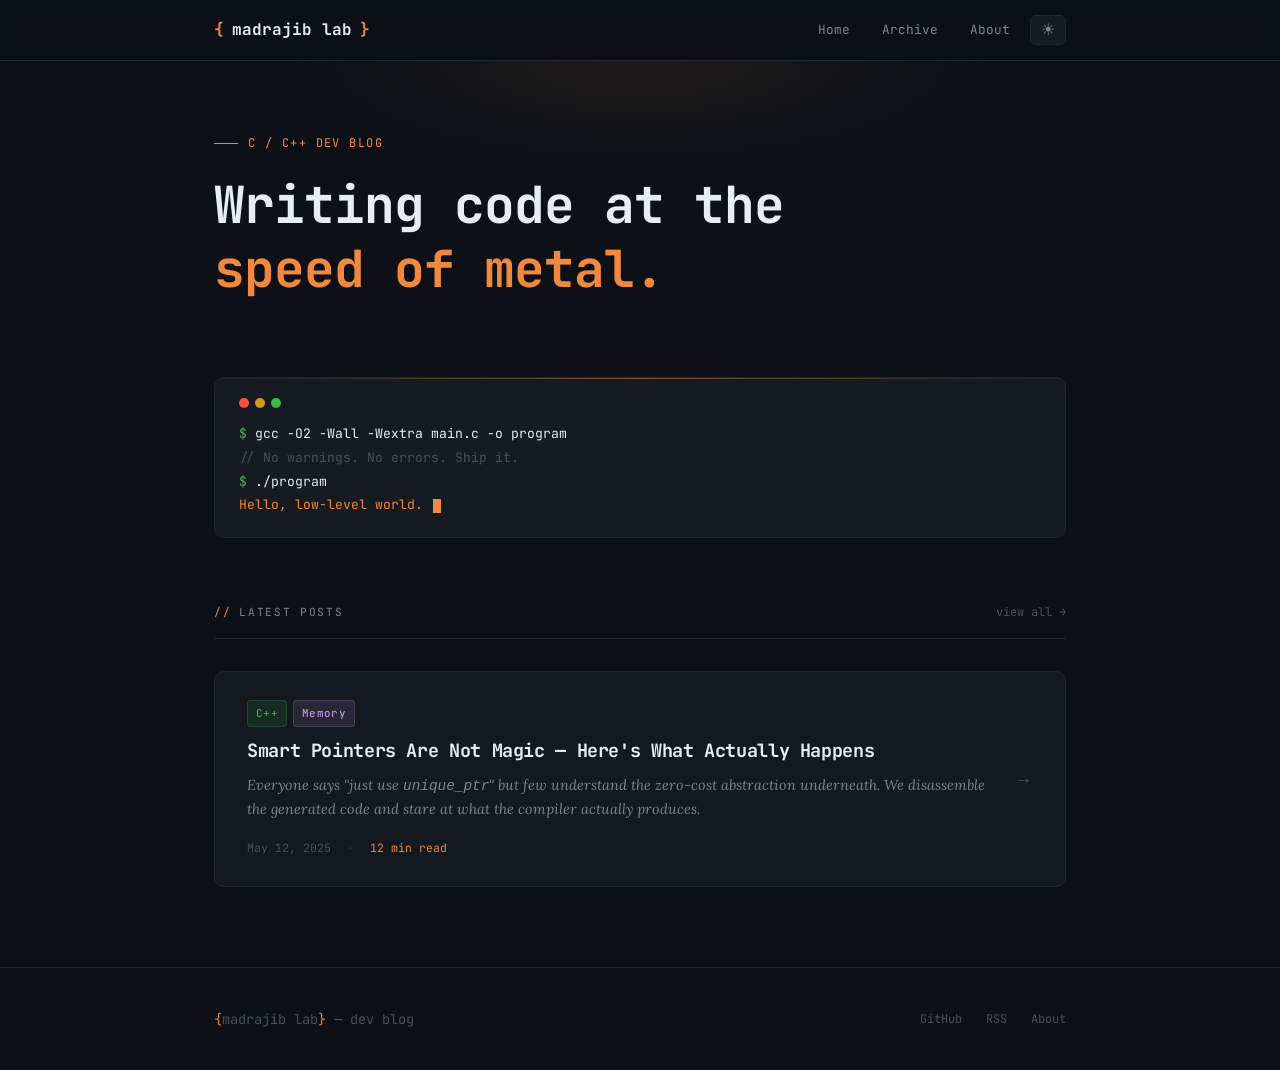
==== index.html @ 9eb7b630 "Initial commit" ====
<!DOCTYPE html>
<html lang="en" data-theme="dark">
<head>
  <meta charset="UTF-8" />
  <meta name="viewport" content="width=device-width, initial-scale=1.0" />
  <title>madrajib lab — A C/C++ Dev Blog</title>
  <meta name="description" content="Dev Blog" />
  <link rel="stylesheet" href="style.css" />
  <link rel="icon" href="data:image/svg+xml,<svg xmlns='http://www.w3.org/2000/svg' viewBox='0 0 32 32'><text y='26' font-size='28'>⚙</text></svg>" />
</head>
<body>

  <!-- ── Nav ─────────────────────────────────────────────── -->
  <nav>
    <div class="nav-inner">
      <a href="index.html" class="nav-logo">
        <span class="logo-bracket">{</span>madrajib lab<span class="logo-bracket">}</span>
      </a>
      <div class="nav-links">
        <a href="index.html">Home</a>
        <a href="archive.html">Archive</a>
        <a href="about.html">About</a>
        <button class="theme-toggle" onclick="toggleTheme()" title="Toggle theme" aria-label="Toggle theme">☽</button>
      </div>
    </div>
  </nav>

  <!-- ── Hero ────────────────────────────────────────────── -->
  <div class="container">
    <section class="hero">
      <div class="hero-tag">C / C++ Dev Blog</div>
      <h1>Writing code at the<br><span class="accent">speed of metal.</span></h1>
      <!-- <p class="hero-desc">
        Deep dives into memory management, undefined behavior, performance tuning,
        and the dark arts of systems programming.
      </p> -->
      <!-- <div class="hero-stats">
        <div class="stat"><span>24</span>Articles</div>
        <div class="stat"><span>C++23</span>Coverage</div>
        <div class="stat"><span>∞</span>Segfaults</div>
      </div> -->
    </section>

    <!-- ── Terminal Banner ──────────────────────────────── -->
    <div class="terminal-banner">
      <div class="term-dots">
        <div class="term-dot"></div>
        <div class="term-dot"></div>
        <div class="term-dot"></div>
      </div>
      <div class="term-line"><span class="prompt">$</span> <span class="cmd">gcc -O2 -Wall -Wextra main.c -o program</span></div>
      <div class="term-line"><span class="comment">// No warnings. No errors. Ship it.</span></div>
      <div class="term-line"><span class="prompt">$</span> <span class="cmd">./program</span></div>
      <div class="term-line"><span class="output">Hello, low-level world.</span> <span class="cursor"></span></div>
    </div>

    <!-- ── Latest Posts ─────────────────────────────────── -->
    <section class="section">
      <div class="section-header">
        <div class="section-title">Latest Posts</div>
        <a href="archive.html" class="see-all">view all →</a>
      </div>

      <div class="posts-grid">

        <!-- Featured Post -->
        <a href="posts/smart-pointers.html" class="post-card">
          <div>
            <div class="post-tags">
              <span class="tag tag-cpp">C++</span>
              <span class="tag tag-mem">Memory</span>
            </div>
            <h2 class="post-title">Smart Pointers Are Not Magic — Here's What Actually Happens</h2>
            <p class="post-excerpt">
              Everyone says "just use <code>unique_ptr</code>" but few understand the zero-cost abstraction 
              underneath. We disassemble the generated code and stare at what the compiler actually produces.
            </p>
            <div class="post-meta">
              <span>May 12, 2025</span>
              <span class="dot">·</span>
              <span class="read-time">12 min read</span>
            </div>
          </div>
          <span class="post-arrow">→</span>
        </a>

        <!-- Post 2 -->
        <!-- <a href="posts/memory-layout.html" class="post-card">
          <div>
            <div class="post-tags">
              <span class="tag tag-c">C</span>
              <span class="tag tag-perf">Performance</span>
            </div>
            <h2 class="post-title">Cache Lines, Padding, and the Struct Layout That Doubled My Performance</h2>
            <p class="post-excerpt">
              A 2× speedup hidden in 8 bytes of reordering. How struct field order can make or break your hot path.
            </p>
            <div class="post-meta">
              <span>Apr 28, 2025</span>
              <span class="dot">·</span>
              <span class="read-time">9 min read</span>
            </div>
          </div>
          <span class="post-arrow">→</span>
        </a> -->

        <!-- Post 3 -->
        <!-- <a href="posts/undefined-behavior.html" class="post-card">
          <div>
            <div class="post-tags">
              <span class="tag tag-c">C</span>
              <span class="tag tag-cpp">C++</span>
            </div>
            <h2 class="post-title">Undefined Behavior Is Not a Bug — It's a Contract You're Breaking</h2>
            <p class="post-excerpt">
              The compiler assumes your code is correct. When it isn't, all bets are off. Real examples of
              UB that silently corrupt data in optimized builds.
            </p>
            <div class="post-meta">
              <span>Apr 14, 2025</span>
              <span class="dot">·</span>
              <span class="read-time">15 min read</span>
            </div>
          </div>
          <span class="post-arrow">→</span>
        </a> -->

        <!-- Post 4 -->
        <!-- <a href="posts/templates.html" class="post-card">
          <div>
            <div class="post-tags">
              <span class="tag tag-cpp">C++</span>
              <span class="tag tag-algo">Algorithms</span>
            </div>
            <h2 class="post-title">Template Metaprogramming in 2025: When to Use It, When to Run</h2>
            <p class="post-excerpt">
              Concepts, constraints, and compile-time computation. The modern C++ way to write generic 
              code without sacrificing your sanity.
            </p>
            <div class="post-meta">
              <span>Mar 30, 2025</span>
              <span class="dot">·</span>
              <span class="read-time">11 min read</span>
            </div>
          </div>
          <span class="post-arrow">→</span>
        </a> -->

        <!-- Post 5 -->
        <!-- <a href="posts/syscalls.html" class="post-card">
          <div>
            <div class="post-tags">
              <span class="tag tag-c">C</span>
              <span class="tag tag-sys">Systems</span>
            </div>
            <h2 class="post-title">Talking to the Kernel: A Practical Guide to System Calls in C</h2>
            <p class="post-excerpt">
              Skip the glibc wrappers. This is how programs actually talk to Linux — from <code>write()</code>
              to <code>mmap()</code>, raw and unfiltered.
            </p>
            <div class="post-meta">
              <span>Mar 15, 2025</span>
              <span class="dot">·</span>
              <span class="read-time">13 min read</span>
            </div>
          </div>
          <span class="post-arrow">→</span>
        </a> -->

      </div>
    </section>
  </div><!-- /container -->

  <!-- ── Footer ───────────────────────────────────────────── -->
  <footer>
    <div class="footer-inner">
      <div class="footer-logo">
        <span>{</span>madrajib lab<span>}</span> — dev blog
      </div>
      <div class="footer-links">
        <a href="https://github.com/MadRajib" target="_blank">GitHub</a>
        <a href="feed.xml">RSS</a>
        <a href="about.html">About</a>
      </div>
    </div>
  </footer>

  <script>
    // ── Theme ──────────────────────────────────────────────
    const html = document.documentElement;
    const btn  = document.querySelector('.theme-toggle');

    const savedTheme = localStorage.getItem('theme') || 'dark';
    applyTheme(savedTheme);

    function applyTheme(theme) {
      html.setAttribute('data-theme', theme);
      btn.textContent = theme === 'dark' ? '☀︎' : '☽';
      localStorage.setItem('theme', theme);
    }

    function toggleTheme() {
      applyTheme(html.getAttribute('data-theme') === 'dark' ? 'light' : 'dark');
    }
  </script>
</body>
</html>
---- style.css ----
@import url('https://fonts.googleapis.com/css2?family=JetBrains+Mono:wght@300;400;500;700&family=Lora:ital,wght@0,400;0,600;0,700;1,400;1,600&display=swap');

/* ─── CSS Variables ─────────────────────────────────────── */
:root {
  --bg:         #0d1117;
  --bg-alt:     #161b22;
  --bg-card:    #13191f;
  --border:     #21262d;
  --border-accent: #30363d;
  --text:       #e6edf3;
  --text-muted: #7d8590;
  --text-dim:   #484f58;
  --amber:      #f0883e;
  --amber-dim:  #c0662e;
  --amber-glow: rgba(240,136,62,0.12);
  --green:      #3fb950;
  --red:        #f85149;
  --blue:       #79c0ff;
  --purple:     #d2a8ff;
  --code-bg:    #161b22;
  --shadow:     0 4px 24px rgba(0,0,0,0.5);
  --radius:     6px;
  --transition: 0.2s ease;
}

[data-theme="light"] {
  --bg:         #f6f8fa;
  --bg-alt:     #ffffff;
  --bg-card:    #ffffff;
  --border:     #d0d7de;
  --border-accent: #bbc0c8;
  --text:       #1f2328;
  --text-muted: #656d76;
  --text-dim:   #9198a1;
  --amber:      #bc4c00;
  --amber-dim:  #953c00;
  --amber-glow: rgba(188,76,0,0.08);
  --green:      #1a7f37;
  --red:        #cf222e;
  --blue:       #0969da;
  --purple:     #8250df;
  --code-bg:    #f0f2f4;
  --shadow:     0 4px 24px rgba(0,0,0,0.1);
}

/* ─── Reset ─────────────────────────────────────────────── */
*, *::before, *::after { box-sizing: border-box; margin: 0; padding: 0; }
html { scroll-behavior: smooth; }

body {
  font-family: 'Lora', Georgia, serif;
  background: var(--bg);
  color: var(--text);
  line-height: 1.7;
  font-size: 1rem;
  min-height: 100vh;
  transition: background var(--transition), color var(--transition);
}

/* ─── Scrollbar ──────────────────────────────────────────── */
::-webkit-scrollbar { width: 6px; }
::-webkit-scrollbar-track { background: var(--bg); }
::-webkit-scrollbar-thumb { background: var(--border-accent); border-radius: 3px; }
::-webkit-scrollbar-thumb:hover { background: var(--amber); }

/* ─── Selection ──────────────────────────────────────────── */
::selection { background: var(--amber-glow); color: var(--amber); }

/* ─── Typography ─────────────────────────────────────────── */
h1, h2, h3, h4, h5, h6 {
  font-family: 'JetBrains Mono', monospace;
  line-height: 1.25;
  font-weight: 700;
  letter-spacing: -0.02em;
}

a {
  color: var(--amber);
  text-decoration: none;
  transition: color var(--transition), opacity var(--transition);
}
a:hover { color: var(--amber-dim); }

p { margin-bottom: 1.2em; }
p:last-child { margin-bottom: 0; }

/* ─── Layout ─────────────────────────────────────────────── */
.container {
  max-width: 900px;
  margin: 0 auto;
  padding: 0 24px;
}

/* ─── Nav ────────────────────────────────────────────────── */
nav {
  position: sticky;
  top: 0;
  z-index: 100;
  background: rgba(13,17,23,0.92);
  backdrop-filter: blur(12px);
  border-bottom: 1px solid var(--border);
  transition: background var(--transition);
}
[data-theme="light"] nav {
  background: rgba(246,248,250,0.92);
}

.nav-inner {
  display: flex;
  align-items: center;
  justify-content: space-between;
  padding: 0 24px;
  height: 60px;
  max-width: 900px;
  margin: 0 auto;
}

.nav-logo {
  font-family: 'JetBrains Mono', monospace;
  font-size: 1rem;
  font-weight: 700;
  color: var(--text);
  display: flex;
  align-items: center;
  gap: 8px;
}
.nav-logo:hover { color: var(--amber); }
.nav-logo .logo-bracket { color: var(--amber); }

.nav-links {
  display: flex;
  align-items: center;
  gap: 8px;
}

.nav-links a {
  font-family: 'JetBrains Mono', monospace;
  font-size: 0.8rem;
  color: var(--text-muted);
  padding: 6px 12px;
  border-radius: var(--radius);
  transition: all var(--transition);
}
.nav-links a:hover {
  color: var(--text);
  background: var(--bg-alt);
}

.theme-toggle {
  background: var(--bg-alt);
  border: 1px solid var(--border);
  border-radius: var(--radius);
  color: var(--text-muted);
  cursor: pointer;
  font-size: 1rem;
  padding: 6px 10px;
  transition: all var(--transition);
  line-height: 1;
}
.theme-toggle:hover {
  border-color: var(--amber);
  color: var(--amber);
}

/* ─── Hero ───────────────────────────────────────────────── */
.hero {
  padding: 72px 0 56px;
  position: relative;
  overflow: hidden;
}
.hero::before {
  content: '';
  position: absolute;
  top: 0; left: 0; right: 0; bottom: 0;
  background: radial-gradient(ellipse 60% 50% at 50% 0%, rgba(240,136,62,0.08) 0%, transparent 70%);
  pointer-events: none;
}

.hero-tag {
  font-family: 'JetBrains Mono', monospace;
  font-size: 0.75rem;
  color: var(--amber);
  letter-spacing: 0.12em;
  text-transform: uppercase;
  margin-bottom: 20px;
  display: flex;
  align-items: center;
  gap: 10px;
}
.hero-tag::before {
  content: '';
  display: block;
  width: 24px;
  height: 1px;
  background: var(--amber);
}

.hero h1 {
  font-size: clamp(2rem, 5vw, 3.2rem);
  margin-bottom: 20px;
  color: var(--text);
}
.hero h1 .accent { color: var(--amber); }

.hero-desc {
  font-size: 1.05rem;
  color: var(--text-muted);
  max-width: 520px;
  margin-bottom: 36px;
  font-style: italic;
}

.hero-stats {
  display: flex;
  gap: 32px;
}
.stat {
  font-family: 'JetBrains Mono', monospace;
  font-size: 0.78rem;
  color: var(--text-dim);
}
.stat span {
  display: block;
  color: var(--text);
  font-size: 1.4rem;
  font-weight: 700;
  color: var(--amber);
  margin-bottom: 2px;
}

/* ─── Terminal Banner ────────────────────────────────────── */
.terminal-banner {
  background: var(--bg-alt);
  border: 1px solid var(--border);
  border-radius: 10px;
  padding: 20px 24px;
  margin-bottom: 64px;
  font-family: 'JetBrains Mono', monospace;
  font-size: 0.82rem;
  position: relative;
  overflow: hidden;
}
.terminal-banner::before {
  content: '';
  position: absolute;
  top: 0; left: 0;
  right: 0; height: 1px;
  background: linear-gradient(90deg, transparent, var(--amber), transparent);
  opacity: 0.5;
}
.term-dots {
  display: flex;
  gap: 6px;
  margin-bottom: 14px;
}
.term-dot {
  width: 10px; height: 10px;
  border-radius: 50%;
}
.term-dot:nth-child(1) { background: #f85149; }
.term-dot:nth-child(2) { background: #d29922; }
.term-dot:nth-child(3) { background: #3fb950; }
.term-line { 
  color: var(--text-muted);
  line-height: 1.8;
}
.term-line .prompt { color: var(--green); }
.term-line .cmd { color: var(--text); }
.term-line .comment { color: var(--text-dim); }
.term-line .output { color: var(--amber); }
.cursor {
  display: inline-block;
  width: 8px; height: 14px;
  background: var(--amber);
  animation: blink 1.1s step-end infinite;
  vertical-align: middle;
  margin-left: 2px;
}
@keyframes blink { 50% { opacity: 0; } }

/* ─── Section ────────────────────────────────────────────── */
.section { margin-bottom: 80px; }

.section-header {
  display: flex;
  align-items: center;
  justify-content: space-between;
  margin-bottom: 32px;
  padding-bottom: 16px;
  border-bottom: 1px solid var(--border);
}
.section-title {
  font-size: 0.7rem;
  font-family: 'JetBrains Mono', monospace;
  color: var(--text-muted);
  letter-spacing: 0.15em;
  text-transform: uppercase;
  display: flex;
  align-items: center;
  gap: 8px;
}
.section-title::before {
  content: '//';
  color: var(--amber);
}
.see-all {
  font-family: 'JetBrains Mono', monospace;
  font-size: 0.75rem;
  color: var(--text-dim);
  transition: color var(--transition);
}
.see-all:hover { color: var(--amber); }

/* ─── Post Cards ─────────────────────────────────────────── */
.posts-grid {
  display: grid;
  gap: 16px;
}

.post-card {
  background: var(--bg-card);
  border: 1px solid var(--border);
  border-radius: 10px;
  padding: 28px 32px;
  display: grid;
  grid-template-columns: 1fr auto;
  gap: 16px;
  align-items: start;
  transition: all var(--transition);
  position: relative;
  overflow: hidden;
  cursor: pointer;
  text-decoration: none;
  color: inherit;
}
.post-card::before {
  content: '';
  position: absolute;
  top: 0; left: 0; bottom: 0;
  width: 3px;
  background: var(--amber);
  transform: scaleY(0);
  transition: transform var(--transition);
  transform-origin: bottom;
}
.post-card:hover {
  border-color: var(--border-accent);
  box-shadow: var(--shadow);
  transform: translateY(-2px);
}
.post-card:hover::before { transform: scaleY(1); }
.post-card:hover .post-title { color: var(--amber); }

.post-card.featured {
  background: linear-gradient(135deg, var(--bg-alt) 0%, var(--bg-card) 100%);
  border-color: var(--border-accent);
  padding: 36px 40px;
}
.post-card.featured::after {
  content: 'FEATURED';
  position: absolute;
  top: 20px; right: 20px;
  font-family: 'JetBrains Mono', monospace;
  font-size: 0.62rem;
  letter-spacing: 0.12em;
  background: var(--amber-glow);
  color: var(--amber);
  padding: 4px 10px;
  border-radius: 4px;
  border: 1px solid rgba(240,136,62,0.25);
}

.post-tags {
  display: flex;
  flex-wrap: wrap;
  gap: 6px;
  margin-bottom: 12px;
}
.tag {
  font-family: 'JetBrains Mono', monospace;
  font-size: 0.68rem;
  padding: 3px 8px;
  border-radius: 4px;
  letter-spacing: 0.03em;
}
.tag-c    { background: rgba(121,192,255,0.1); color: var(--blue); border: 1px solid rgba(121,192,255,0.2); }
.tag-cpp  { background: rgba(63,185,80,0.1);  color: var(--green); border: 1px solid rgba(63,185,80,0.2); }
.tag-perf { background: rgba(240,136,62,0.1); color: var(--amber); border: 1px solid rgba(240,136,62,0.2); }
.tag-mem  { background: rgba(210,168,255,0.1); color: var(--purple); border: 1px solid rgba(210,168,255,0.2); }
.tag-algo { background: rgba(248,81,73,0.1);  color: var(--red); border: 1px solid rgba(248,81,73,0.2); }
.tag-sys  { background: rgba(125,133,144,0.1); color: var(--text-muted); border: 1px solid rgba(125,133,144,0.2); }

.post-title {
  font-size: 1.15rem;
  margin-bottom: 10px;
  transition: color var(--transition);
  line-height: 1.35;
}
.post-card.featured .post-title { font-size: 1.45rem; }

.post-excerpt {
  font-size: 0.9rem;
  color: var(--text-muted);
  font-style: italic;
  line-height: 1.6;
}

.post-meta {
  font-family: 'JetBrains Mono', monospace;
  font-size: 0.72rem;
  color: var(--text-dim);
  margin-top: 16px;
  display: flex;
  gap: 16px;
  align-items: center;
}
.post-meta .dot { color: var(--border-accent); }
.post-meta .read-time { color: var(--amber); }

.post-arrow {
  font-size: 1.2rem;
  color: var(--text-dim);
  transition: all var(--transition);
  align-self: center;
  flex-shrink: 0;
}
.post-card:hover .post-arrow { color: var(--amber); transform: translateX(4px); }

/* ─── Code Snippet Card ──────────────────────────────────── */
.snippet-card {
  background: var(--bg-alt);
  border: 1px solid var(--border);
  border-radius: 10px;
  overflow: hidden;
  margin-bottom: 16px;
}
.snippet-header {
  display: flex;
  align-items: center;
  justify-content: space-between;
  padding: 12px 20px;
  border-bottom: 1px solid var(--border);
  font-family: 'JetBrains Mono', monospace;
  font-size: 0.75rem;
  color: var(--text-muted);
}
.snippet-header .lang {
  background: var(--amber-glow);
  color: var(--amber);
  padding: 2px 8px;
  border-radius: 4px;
  border: 1px solid rgba(240,136,62,0.2);
}
.snippet-body {
  padding: 20px 24px;
  overflow-x: auto;
}
.snippet-body pre {
  font-family: 'JetBrains Mono', monospace;
  font-size: 0.82rem;
  line-height: 1.8;
  color: var(--text);
  white-space: pre;
}
.kw  { color: var(--purple); }
.typ { color: var(--blue); }
.fn  { color: var(--green); }
.str { color: var(--amber); }
.cm  { color: var(--text-dim); font-style: italic; }
.num { color: var(--red); }
.op  { color: var(--text-muted); }

/* ─── Footer ─────────────────────────────────────────────── */
footer {
  border-top: 1px solid var(--border);
  padding: 40px 0;
  margin-top: 80px;
}
.footer-inner {
  max-width: 900px;
  margin: 0 auto;
  padding: 0 24px;
  display: flex;
  align-items: center;
  justify-content: space-between;
  flex-wrap: wrap;
  gap: 16px;
}
.footer-logo {
  font-family: 'JetBrains Mono', monospace;
  font-size: 0.85rem;
  color: var(--text-dim);
}
.footer-logo span { color: var(--amber); }
.footer-links {
  display: flex;
  gap: 24px;
}
.footer-links a {
  font-family: 'JetBrains Mono', monospace;
  font-size: 0.75rem;
  color: var(--text-dim);
}
.footer-links a:hover { color: var(--amber); }

/* ─── Post Page ──────────────────────────────────────────── */
.post-hero {
  padding: 60px 0 48px;
  border-bottom: 1px solid var(--border);
  margin-bottom: 56px;
}
.post-hero-tag {
  font-family: 'JetBrains Mono', monospace;
  font-size: 0.72rem;
  color: var(--text-dim);
  margin-bottom: 20px;
  display: flex;
  align-items: center;
  gap: 8px;
}
.post-hero-tag a { color: var(--amber); }
.post-hero-tag a:hover { color: var(--amber-dim); }
.post-hero h1 {
  font-size: clamp(1.6rem, 4vw, 2.6rem);
  margin-bottom: 20px;
  line-height: 1.2;
}
.post-hero-meta {
  display: flex;
  gap: 20px;
  align-items: center;
  font-family: 'JetBrains Mono', monospace;
  font-size: 0.75rem;
  color: var(--text-dim);
  flex-wrap: wrap;
}
.post-hero-meta .author { color: var(--text-muted); }
.post-hero-meta .sep { color: var(--border-accent); }
.post-hero-meta .read-time { color: var(--amber); }

.post-content { max-width: 680px; }
.post-content h2 {
  font-size: 1.35rem;
  margin: 2.5em 0 0.8em;
  color: var(--text);
  padding-top: 1em;
  border-top: 1px solid var(--border);
}
.post-content h3 {
  font-size: 1.05rem;
  margin: 2em 0 0.6em;
  color: var(--text-muted);
}
.post-content p { 
  margin-bottom: 1.4em;
  color: var(--text);
  font-size: 1.05rem;
}
.post-content ul, .post-content ol {
  margin: 0 0 1.4em 1.5em;
}
.post-content li {
  margin-bottom: 0.5em;
  font-size: 1.05rem;
}
.post-content code:not(pre code) {
  font-family: 'JetBrains Mono', monospace;
  font-size: 0.85em;
  background: var(--code-bg);
  color: var(--amber);
  padding: 2px 6px;
  border-radius: 4px;
  border: 1px solid var(--border);
}
.post-content blockquote {
  border-left: 3px solid var(--amber);
  padding: 12px 24px;
  margin: 2em 0;
  background: var(--amber-glow);
  border-radius: 0 var(--radius) var(--radius) 0;
  font-style: italic;
  color: var(--text-muted);
}
.post-content .tip {
  background: var(--bg-alt);
  border: 1px solid var(--border);
  border-radius: var(--radius);
  padding: 16px 20px;
  margin: 2em 0;
  font-size: 0.92rem;
}
.post-content .tip::before {
  content: '// NOTE';
  display: block;
  font-family: 'JetBrains Mono', monospace;
  font-size: 0.68rem;
  color: var(--green);
  letter-spacing: 0.1em;
  margin-bottom: 8px;
}

.post-nav {
  display: flex;
  gap: 16px;
  margin-top: 64px;
  padding-top: 40px;
  border-top: 1px solid var(--border);
  flex-wrap: wrap;
}
.post-nav-btn {
  flex: 1;
  min-width: 200px;
  background: var(--bg-alt);
  border: 1px solid var(--border);
  border-radius: var(--radius);
  padding: 20px 24px;
  transition: all var(--transition);
  color: inherit;
}
.post-nav-btn:hover {
  border-color: var(--amber);
  box-shadow: 0 0 0 1px var(--amber);
}
.post-nav-label {
  font-family: 'JetBrains Mono', monospace;
  font-size: 0.65rem;
  color: var(--text-dim);
  text-transform: uppercase;
  letter-spacing: 0.1em;
  margin-bottom: 8px;
}
.post-nav-title {
  font-family: 'JetBrains Mono', monospace;
  font-size: 0.9rem;
  color: var(--text);
}

/* ─── About Page ─────────────────────────────────────────── */
.about-section { padding: 60px 0; }
.about-section h1 { font-size: 2rem; margin-bottom: 24px; }
.about-section h1 .accent { color: var(--amber); }
.about-content { max-width: 640px; }
.about-content p { font-size: 1.05rem; margin-bottom: 1.4em; color: var(--text); }
.skills-grid {
  display: grid;
  grid-template-columns: repeat(auto-fill, minmax(180px, 1fr));
  gap: 12px;
  margin-top: 40px;
}
.skill-item {
  background: var(--bg-alt);
  border: 1px solid var(--border);
  border-radius: var(--radius);
  padding: 16px 20px;
  font-family: 'JetBrains Mono', monospace;
  font-size: 0.82rem;
}
.skill-item .skill-name { color: var(--text); margin-bottom: 4px; font-weight: 700; }
.skill-item .skill-level { color: var(--amber); font-size: 0.7rem; }

/* ─── Animations ─────────────────────────────────────────── */
@keyframes fadeUp {
  from { opacity: 0; transform: translateY(16px); }
  to   { opacity: 1; transform: translateY(0); }
}
.hero { animation: fadeUp 0.6s ease both; }
.terminal-banner { animation: fadeUp 0.6s 0.1s ease both; }
.section { animation: fadeUp 0.6s 0.15s ease both; }

/* ─── Responsive ─────────────────────────────────────────── */
@media (max-width: 600px) {
  .nav-links a:not(.theme-toggle) { display: none; }
  .hero-stats { gap: 20px; }
  .post-card { grid-template-columns: 1fr; }
  .post-arrow { display: none; }
  .post-card.featured { padding: 24px; }
  .footer-inner { flex-direction: column; text-align: center; }
}
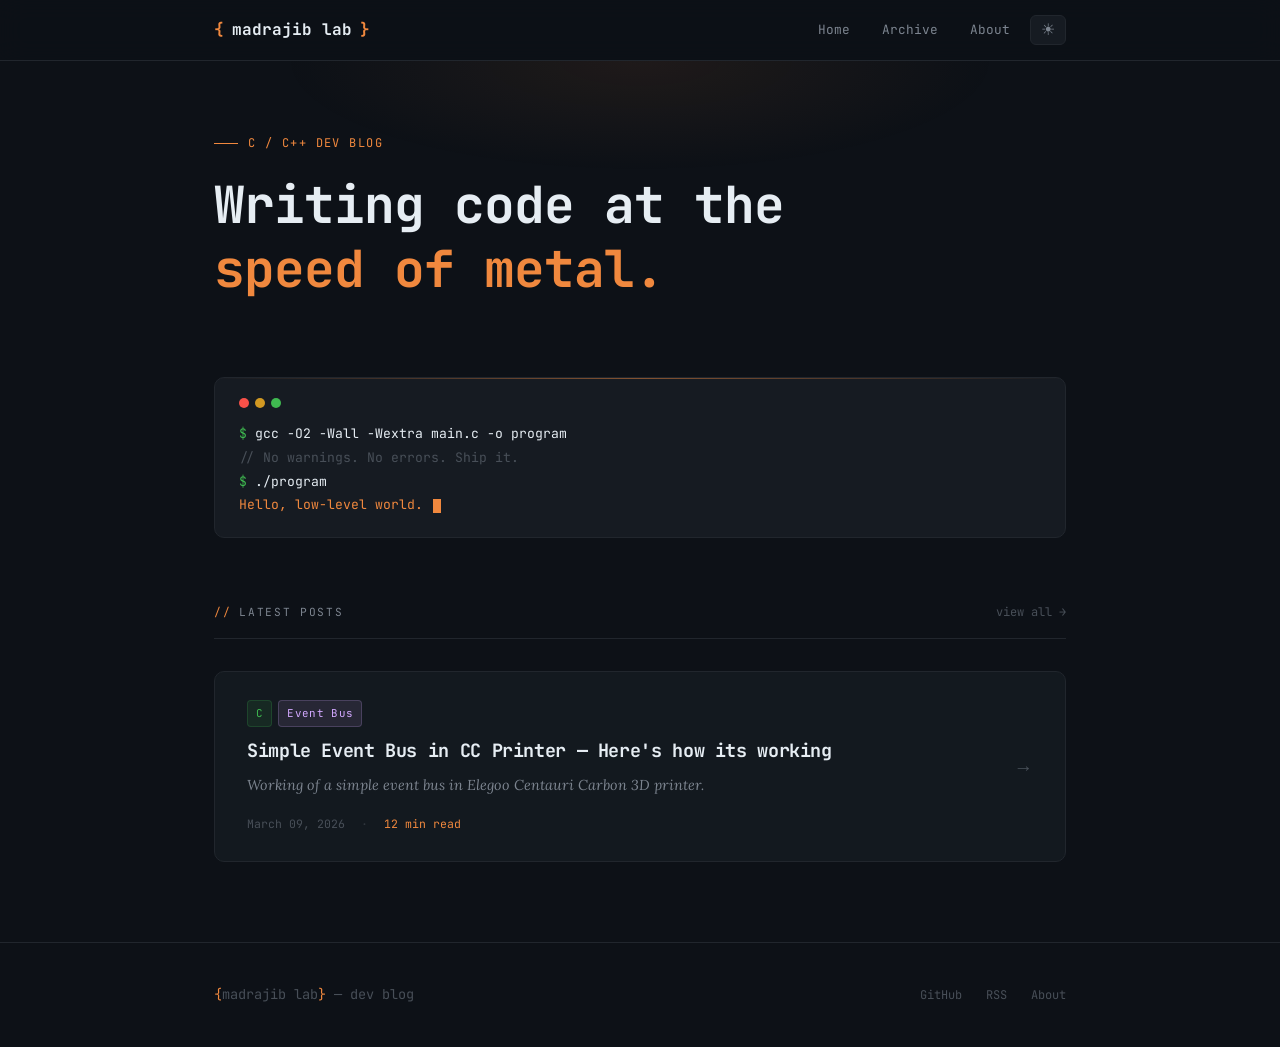
==== commit 84209a8e: "Fix highlight" ====
--- a/index.html
+++ b/index.html
@@ -64,19 +64,18 @@
       <div class="posts-grid">
 
         <!-- Featured Post -->
-        <a href="posts/smart-pointers.html" class="post-card">
-          <div>
-            <div class="post-tags">
-              <span class="tag tag-cpp">C++</span>
-              <span class="tag tag-mem">Memory</span>
-            </div>
-            <h2 class="post-title">Smart Pointers Are Not Magic — Here's What Actually Happens</h2>
-            <p class="post-excerpt">
-              Everyone says "just use <code>unique_ptr</code>" but few understand the zero-cost abstraction 
-              underneath. We disassemble the generated code and stare at what the compiler actually produces.
-            </p>
-            <div class="post-meta">
-              <span>May 12, 2025</span>
+        <a href="posts/cc_simple_bus.html" class="post-card">
+          <div>
+            <div class="post-tags">
+              <span class="tag tag-cpp">C</span>
+              <span class="tag tag-mem">Event Bus</span>
+            </div>
+            <h2 class="post-title">Simple Event Bus in CC Printer — Here's how its working</h2>
+            <p class="post-excerpt">
+              Working of a simple event bus in Elegoo Centauri Carbon 3D printer.
+            </p>
+            <div class="post-meta">
+              <span>March 09, 2026</span>
               <span class="dot">·</span>
               <span class="read-time">12 min read</span>
             </div>
@@ -85,7 +84,7 @@
         </a>
 
         <!-- Post 2 -->
-        <!-- <a href="posts/memory-layout.html" class="post-card">
+        <!-- <a href="posts/smart-pointers.html" class="post-card">
           <div>
             <div class="post-tags">
               <span class="tag tag-c">C</span>
--- a/style.css
+++ b/style.css
@@ -452,23 +452,58 @@
   border: 1px solid rgba(240,136,62,0.2);
 }
 .snippet-body {
-  padding: 20px 24px;
+  padding: 0;
   overflow-x: auto;
 }
 .snippet-body pre {
+  margin: 0;
+}
+.snippet-body pre code.hljs {
   font-family: 'JetBrains Mono', monospace;
   font-size: 0.82rem;
   line-height: 1.8;
+  /* padding: -20px -20px; */
+  background: transparent;
   color: var(--text);
   white-space: pre;
-}
-.kw  { color: var(--purple); }
-.typ { color: var(--blue); }
-.fn  { color: var(--green); }
-.str { color: var(--amber); }
-.cm  { color: var(--text-dim); font-style: italic; }
-.num { color: var(--red); }
-.op  { color: var(--text-muted); }
+  display: block;
+}
+
+/* ─── Highlight.js Token Colors (mapped to blog palette) ── */
+.hljs-comment,
+.hljs-quote          { color: var(--text-dim); font-style: italic; }
+
+.hljs-keyword,
+.hljs-selector-tag,
+.hljs-built_in,
+.hljs-literal        { color: var(--purple); }
+
+.hljs-type,
+.hljs-class          { color: var(--blue); }
+
+.hljs-title,
+.hljs-title.function_{ color: var(--green); }
+
+.hljs-string,
+.hljs-template-string{ color: var(--amber); }
+
+.hljs-number,
+.hljs-meta           { color: var(--red); }
+
+.hljs-operator,
+.hljs-punctuation    { color: var(--text-muted); }
+
+.hljs-variable,
+.hljs-params         { color: var(--text); }
+
+.hljs-attr,
+.hljs-attribute      { color: var(--blue); }
+
+.hljs-symbol,
+.hljs-bullet         { color: var(--amber); }
+
+.hljs-emphasis       { font-style: italic; }
+.hljs-strong         { font-weight: bold; }
 
 /* ─── Footer ─────────────────────────────────────────────── */
 footer {
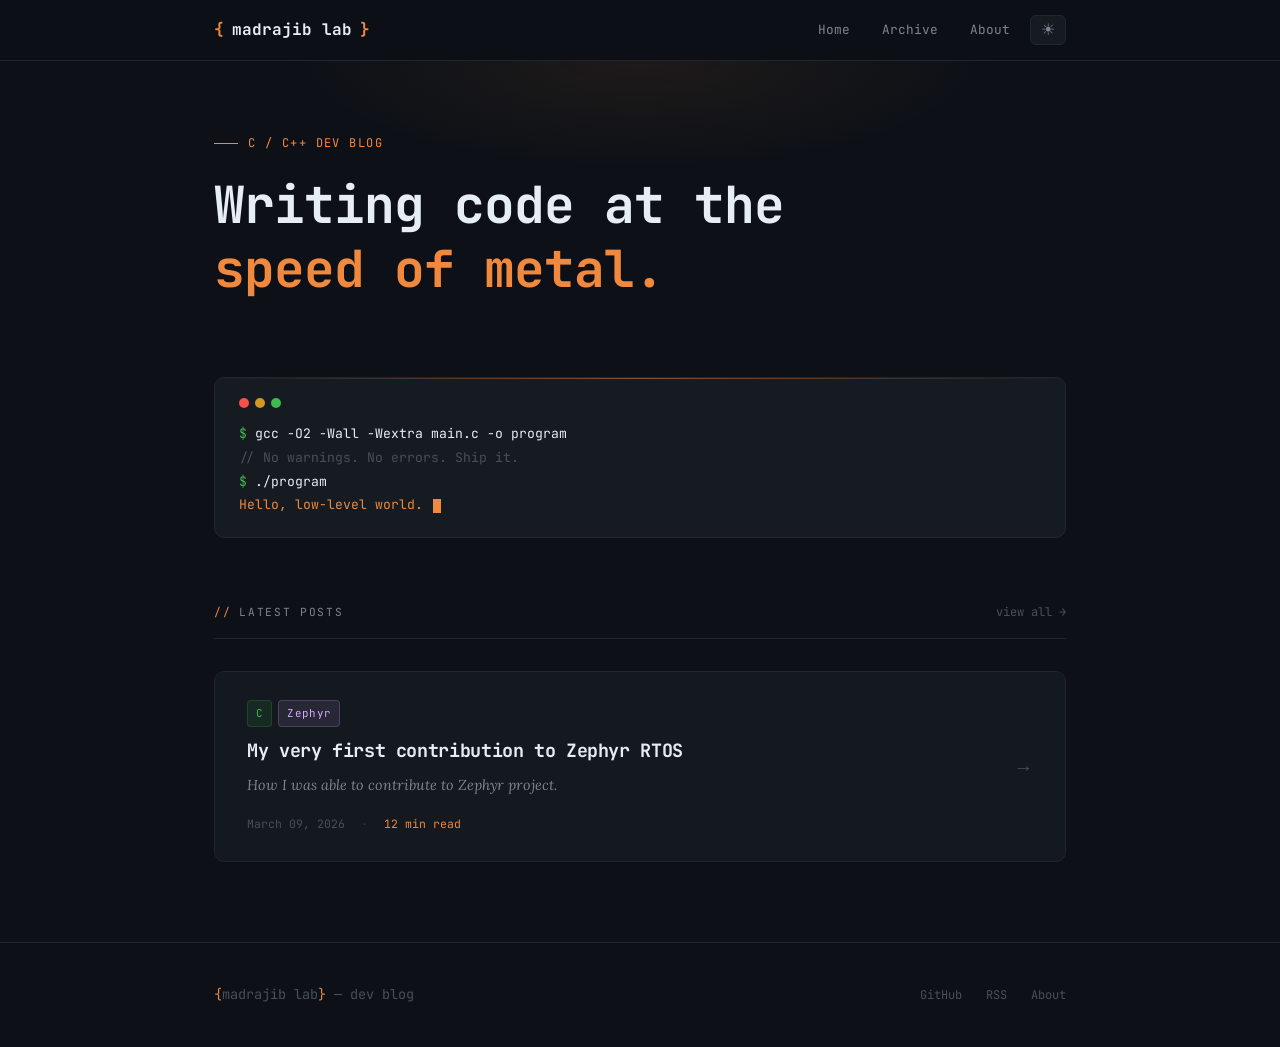
==== commit 269b6558: "DNM: FIrst Zephyr contrib init" ====
--- a/index.html
+++ b/index.html
@@ -64,7 +64,26 @@
       <div class="posts-grid">
 
         <!-- Featured Post -->
-        <a href="posts/cc_simple_bus.html" class="post-card">
+         <a href="posts/my_first_zephyr_contribution.html" class="post-card">
+          <div>
+            <div class="post-tags">
+              <span class="tag tag-cpp">C</span>
+              <span class="tag tag-mem">Zephyr</span>
+            </div>
+            <h2 class="post-title">My very first contribution to Zephyr RTOS</h2>
+            <p class="post-excerpt">
+              How I was able to contribute to Zephyr project.
+            </p>
+            <div class="post-meta">
+              <span>March 09, 2026</span>
+              <span class="dot">·</span>
+              <span class="read-time">12 min read</span>
+            </div>
+          </div>
+          <span class="post-arrow">→</span>
+        </a>
+
+        <!-- <a href="posts/cc_simple_bus.html" class="post-card">
           <div>
             <div class="post-tags">
               <span class="tag tag-cpp">C</span>
@@ -81,7 +100,7 @@
             </div>
           </div>
           <span class="post-arrow">→</span>
-        </a>
+        </a> -->
 
         <!-- Post 2 -->
         <!-- <a href="posts/smart-pointers.html" class="post-card">
